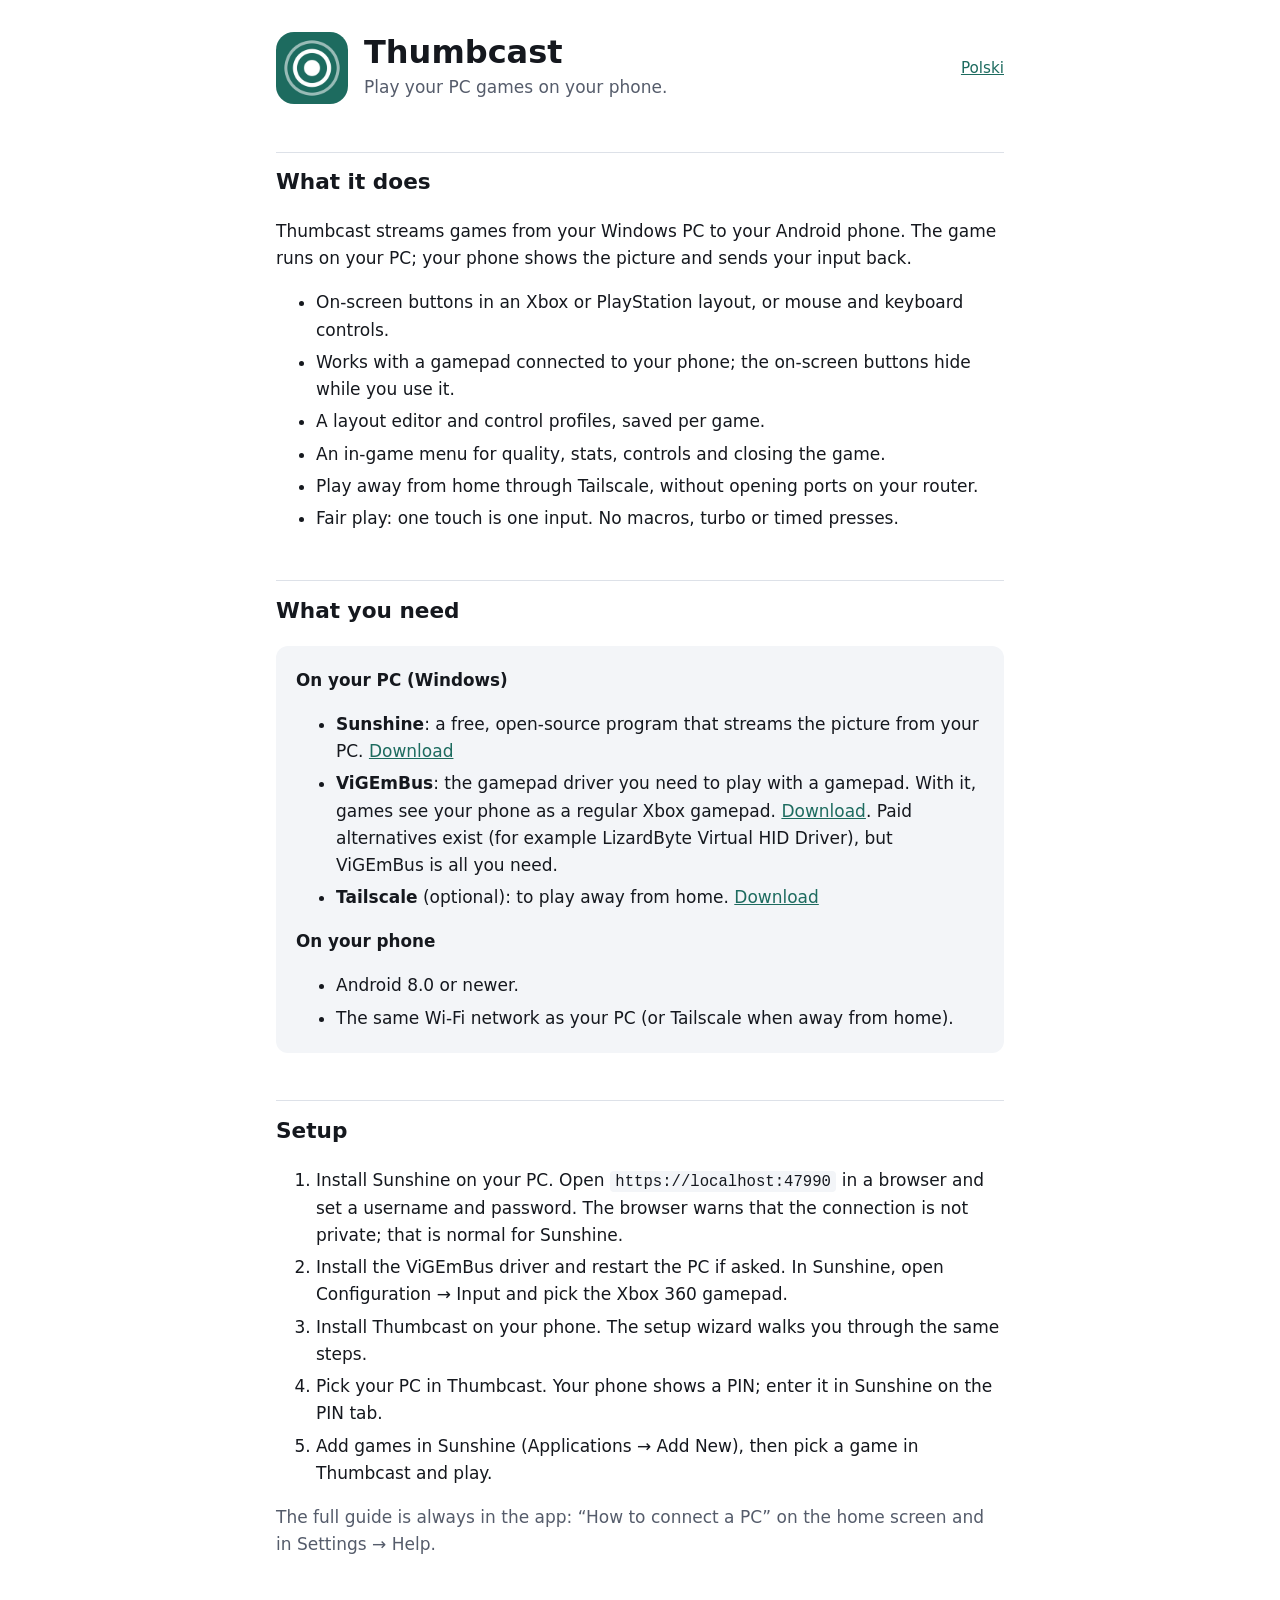
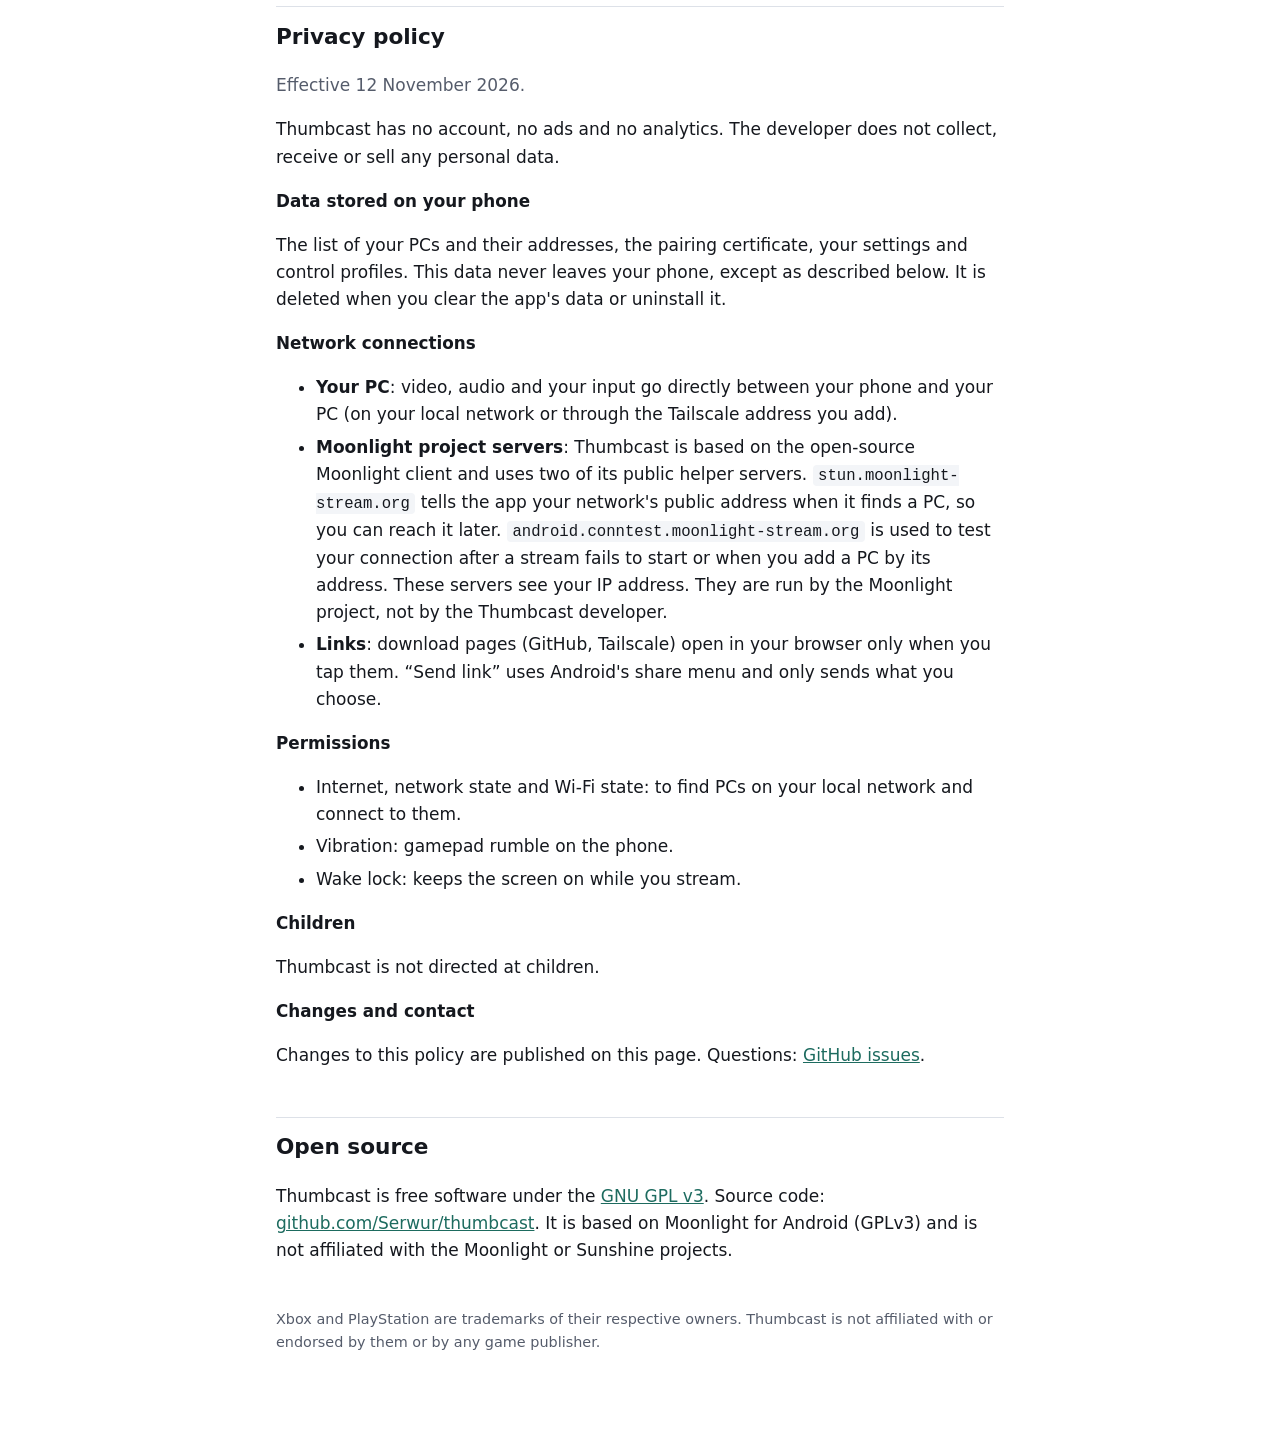
==== site/index.html @ a02fc451 "Przygotowanie do Google Play: wersja 0.1.0, PL/EN, AAB, strona i grafiki - Wersja 0.1.0 (versionCode" ====
<!doctype html>
<html lang="en">
<head>
  <meta charset="utf-8">
  <meta name="viewport" content="width=device-width, initial-scale=1">
  <title>Thumbcast</title>
  <meta name="description" content="Thumbcast streams games from your Windows PC to your Android phone, with touch controls or a gamepad.">
  <link rel="icon" type="image/png" href="favicon.png">
  <link rel="alternate" hreflang="pl" href="pl/">
  <link rel="stylesheet" href="style.css">
</head>
<body>
<main>
  <header>
    <img src="icon-192.png" alt="">
    <div>
      <h1>Thumbcast</h1>
      <p>Play your PC games on your phone.</p>
    </div>
    <a class="lang" href="pl/" hreflang="pl" lang="pl">Polski</a>
  </header>

  <h2>What it does</h2>
  <p>Thumbcast streams games from your Windows PC to your Android phone. The game runs on your PC; your phone shows the picture and sends your input back.</p>
  <ul>
    <li>On-screen buttons in an Xbox or PlayStation layout, or mouse and keyboard controls.</li>
    <li>Works with a gamepad connected to your phone; the on-screen buttons hide while you use it.</li>
    <li>A layout editor and control profiles, saved per game.</li>
    <li>An in-game menu for quality, stats, controls and closing the game.</li>
    <li>Play away from home through Tailscale, without opening ports on your router.</li>
    <li>Fair play: one touch is one input. No macros, turbo or timed presses.</li>
  </ul>

  <h2>What you need</h2>
  <div class="card">
    <h3>On your PC (Windows)</h3>
    <ul>
      <li><strong>Sunshine</strong>: a free, open-source program that streams the picture from your PC. <a href="https://github.com/SunshineStream/Sunshine/releases/latest">Download</a></li>
      <li><strong>ViGEmBus</strong>: the gamepad driver you need to play with a gamepad. With it, games see your phone as a regular Xbox gamepad. <a href="https://github.com/nefarius/ViGEmBus/releases/latest">Download</a>. Paid alternatives exist (for example LizardByte Virtual HID Driver), but ViGEmBus is all you need.</li>
      <li><strong>Tailscale</strong> (optional): to play away from home. <a href="https://tailscale.com/download">Download</a></li>
    </ul>
    <h3>On your phone</h3>
    <ul>
      <li>Android 8.0 or newer.</li>
      <li>The same Wi-Fi network as your PC (or Tailscale when away from home).</li>
    </ul>
  </div>

  <h2>Setup</h2>
  <ol>
    <li>Install Sunshine on your PC. Open <code>https://localhost:47990</code> in a browser and set a username and password. The browser warns that the connection is not private; that is normal for Sunshine.</li>
    <li>Install the ViGEmBus driver and restart the PC if asked. In Sunshine, open Configuration → Input and pick the Xbox 360 gamepad.</li>
    <li>Install Thumbcast on your phone. The setup wizard walks you through the same steps.</li>
    <li>Pick your PC in Thumbcast. Your phone shows a PIN; enter it in Sunshine on the PIN tab.</li>
    <li>Add games in Sunshine (Applications → Add New), then pick a game in Thumbcast and play.</li>
  </ol>
  <p class="muted">The full guide is always in the app: “How to connect a PC” on the home screen and in Settings → Help.</p>

  <h2 id="privacy">Privacy policy</h2>
  <p class="muted">Effective 12 November 2026.</p>
  <p>Thumbcast has no account, no ads and no analytics. The developer does not collect, receive or sell any personal data.</p>
  <h3>Data stored on your phone</h3>
  <p>The list of your PCs and their addresses, the pairing certificate, your settings and control profiles. This data never leaves your phone, except as described below. It is deleted when you clear the app's data or uninstall it.</p>
  <h3>Network connections</h3>
  <ul>
    <li><strong>Your PC</strong>: video, audio and your input go directly between your phone and your PC (on your local network or through the Tailscale address you add).</li>
    <li><strong>Moonlight project servers</strong>: Thumbcast is based on the open-source Moonlight client and uses two of its public helper servers. <code>stun.moonlight-stream.org</code> tells the app your network's public address when it finds a PC, so you can reach it later. <code>android.conntest.moonlight-stream.org</code> is used to test your connection after a stream fails to start or when you add a PC by its address. These servers see your IP address. They are run by the Moonlight project, not by the Thumbcast developer.</li>
    <li><strong>Links</strong>: download pages (GitHub, Tailscale) open in your browser only when you tap them. “Send link” uses Android's share menu and only sends what you choose.</li>
  </ul>
  <h3>Permissions</h3>
  <ul>
    <li>Internet, network state and Wi-Fi state: to find PCs on your local network and connect to them.</li>
    <li>Vibration: gamepad rumble on the phone.</li>
    <li>Wake lock: keeps the screen on while you stream.</li>
  </ul>
  <h3>Children</h3>
  <p>Thumbcast is not directed at children.</p>
  <h3>Changes and contact</h3>
  <p>Changes to this policy are published on this page. Questions: <a href="https://github.com/Serwur/thumbcast/issues">GitHub issues</a>.</p>

  <h2>Open source</h2>
  <p>Thumbcast is free software under the <a href="https://www.gnu.org/licenses/gpl-3.0.html">GNU GPL v3</a>. Source code: <a href="https://github.com/Serwur/thumbcast">github.com/Serwur/thumbcast</a>. It is based on Moonlight for Android (GPLv3) and is not affiliated with the Moonlight or Sunshine projects.</p>

  <footer>
    <p>Xbox and PlayStation are trademarks of their respective owners. Thumbcast is not affiliated with or endorsed by them or by any game publisher.</p>
  </footer>
</main>
</body>
</html>
---- site/style.css ----
:root {
  --bg: #ffffff;
  --surface: #f3f5f8;
  --text: #15181e;
  --muted: #555c6b;
  --accent: #1d6b5f;
  --line: #dde1e8;
}
@media (prefers-color-scheme: dark) {
  :root {
    --bg: #0f1115;
    --surface: #181b22;
    --text: #e8eaf0;
    --muted: #a3a9b8;
    --accent: #5fc4b2;
    --line: #2e3340;
  }
}
* { box-sizing: border-box; }
body {
  margin: 0;
  background: var(--bg);
  color: var(--text);
  font: 17px/1.6 system-ui, -apple-system, "Segoe UI", Roboto, sans-serif;
}
main { max-width: 760px; margin: 0 auto; padding: 32px 16px 64px; }
header { display: flex; align-items: center; gap: 16px; flex-wrap: wrap; }
header img { width: 72px; height: 72px; border-radius: 18px; }
header h1 { margin: 0; font-size: 2rem; line-height: 1.1; }
header p { margin: 4px 0 0; color: var(--muted); }
.lang { margin-left: auto; font-size: 0.95rem; }
h2 { margin-top: 2.2em; padding-top: 0.6em; border-top: 1px solid var(--line); font-size: 1.35rem; }
h3 { margin-bottom: 0.3em; font-size: 1.05rem; }
a { color: var(--accent); }
code { background: var(--surface); padding: 0.1em 0.35em; border-radius: 4px; font-size: 0.92em; overflow-wrap: anywhere; }
.card { background: var(--surface); border-radius: 12px; padding: 4px 20px; }
li { margin: 0.3em 0; }
.muted { color: var(--muted); }
footer { margin-top: 3em; color: var(--muted); font-size: 0.9rem; }
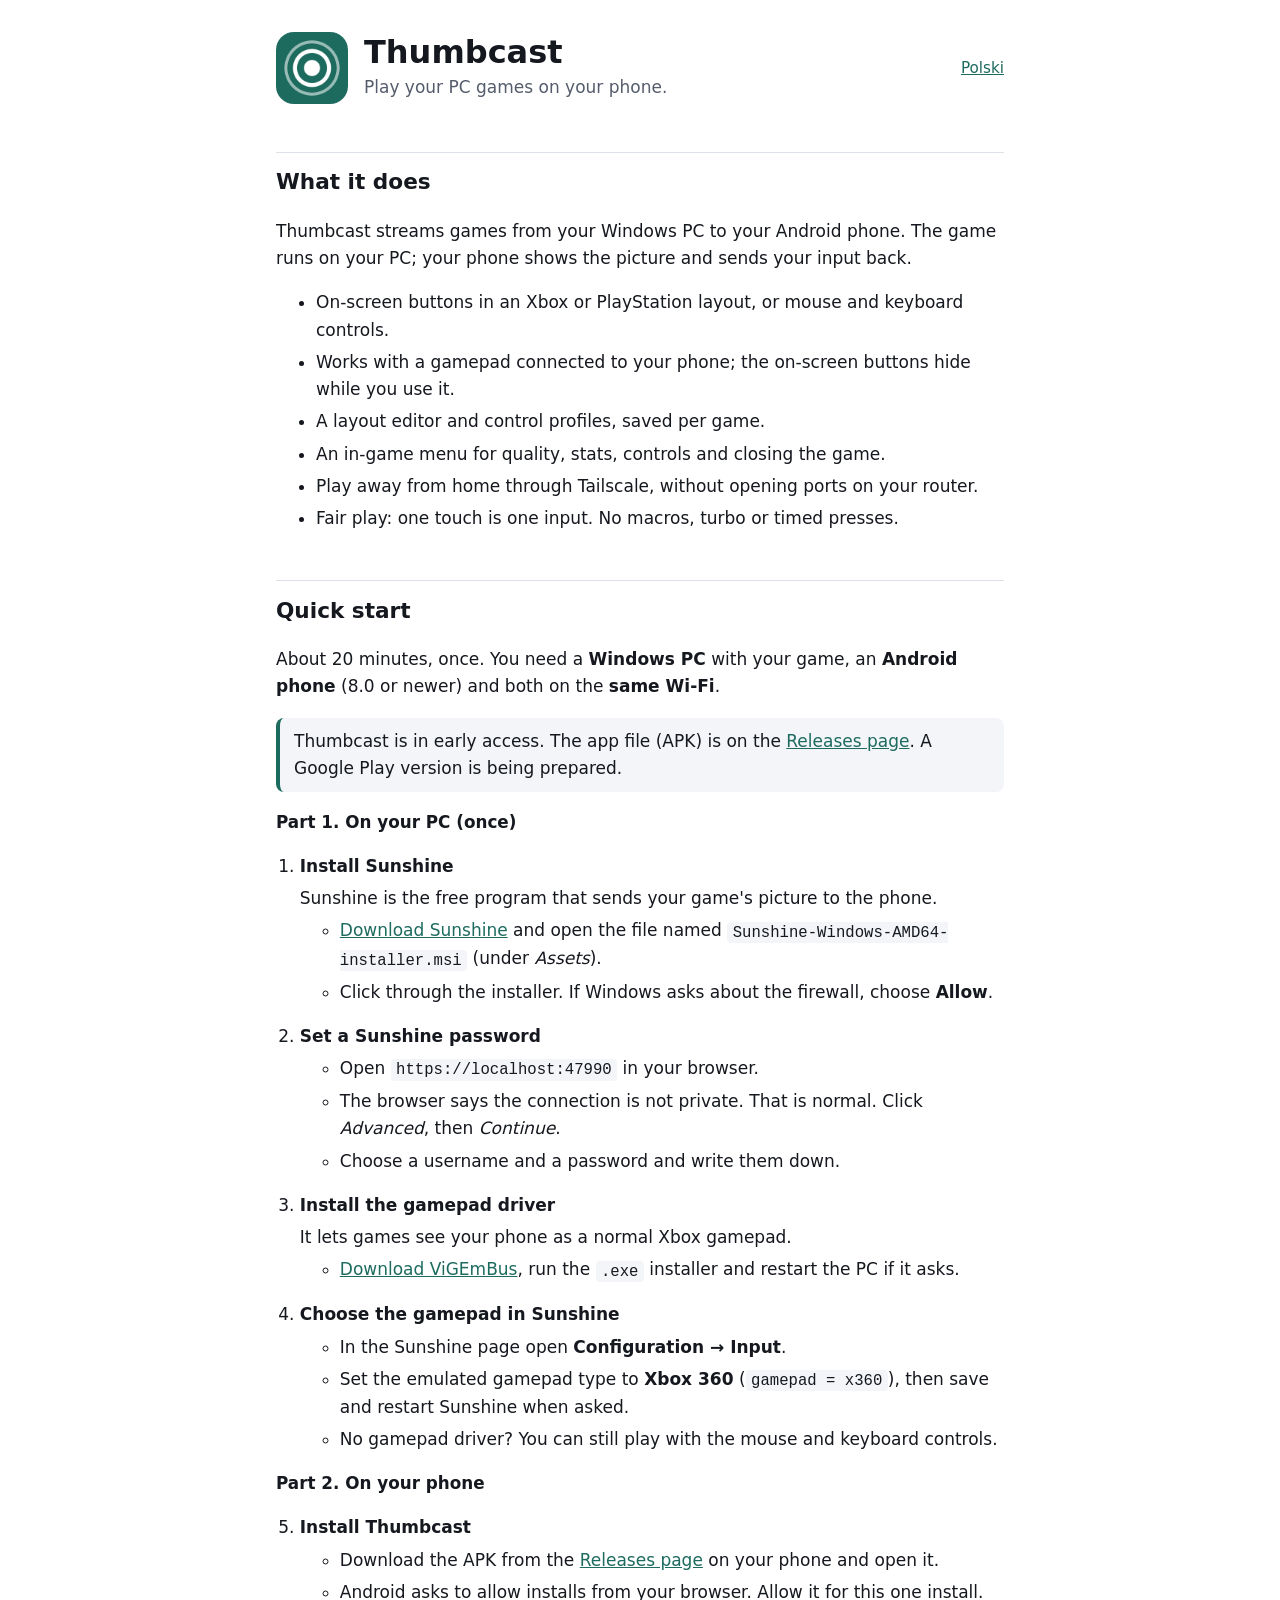
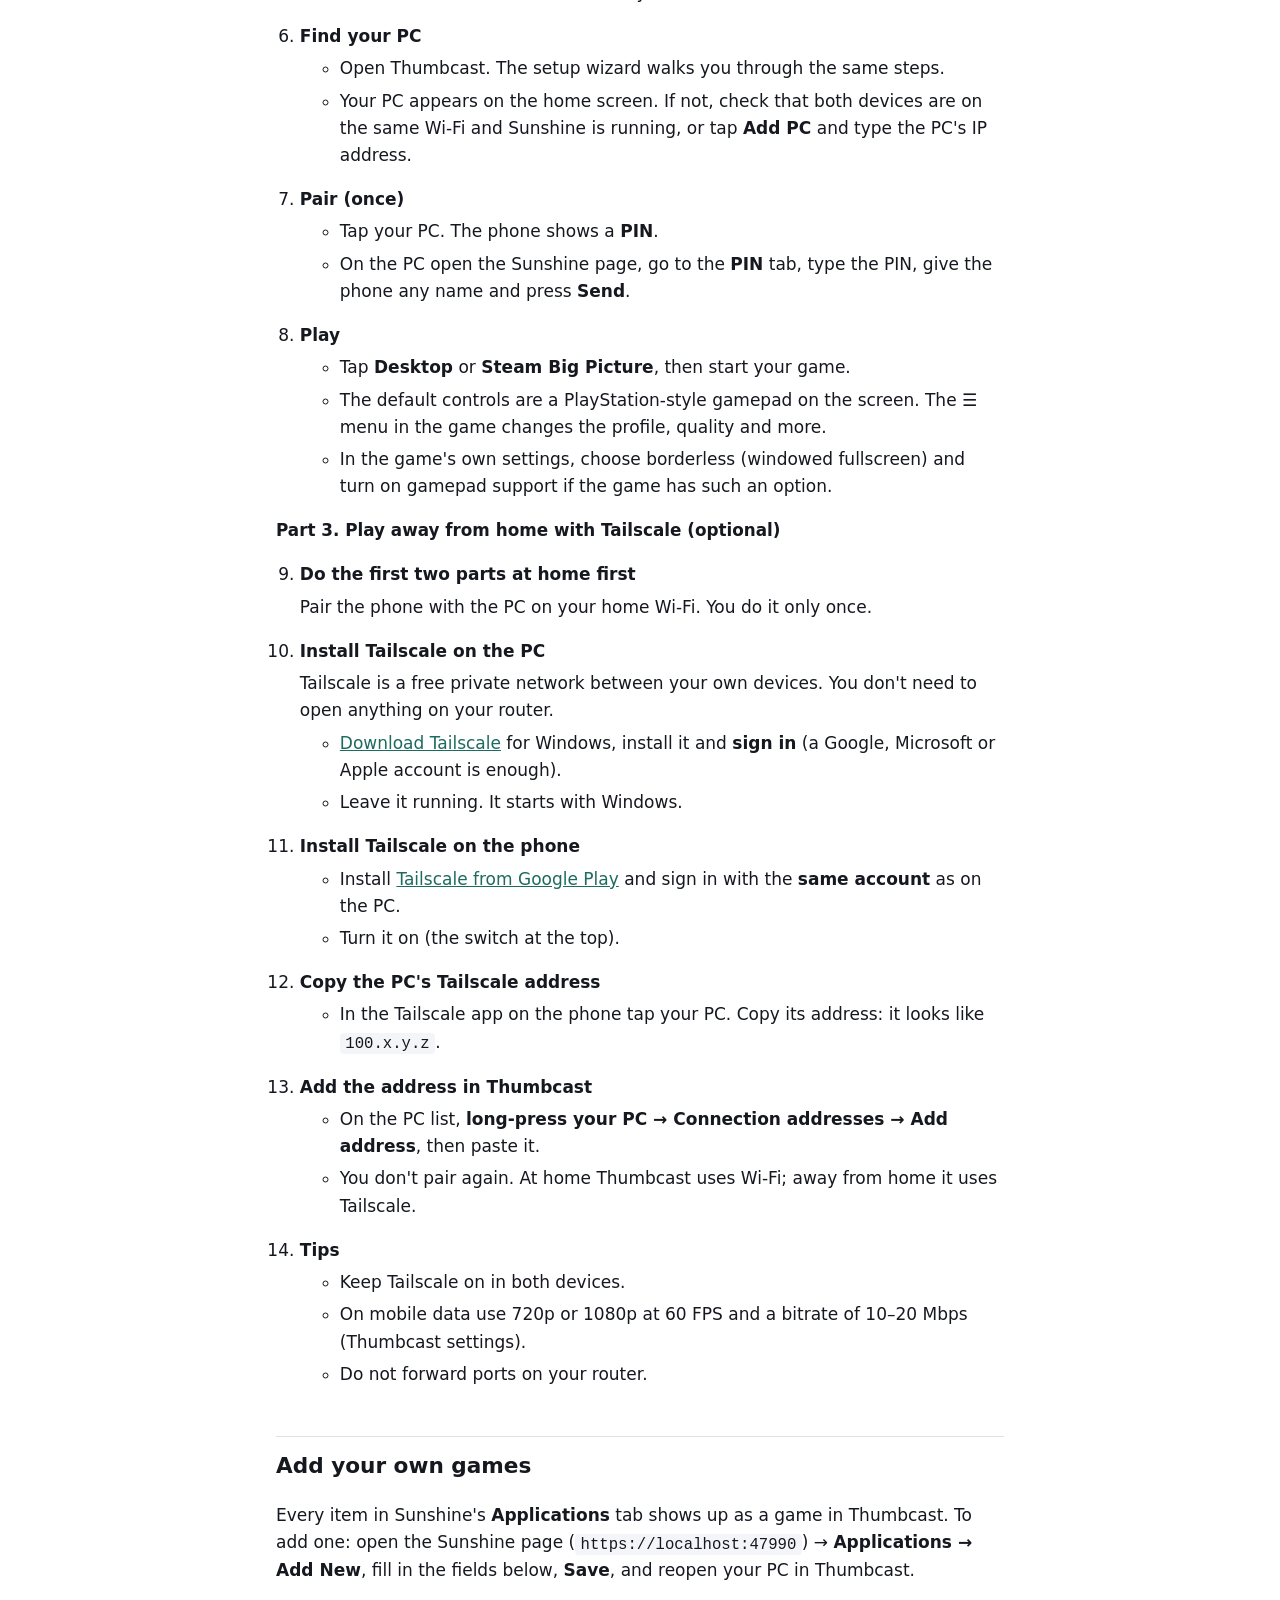
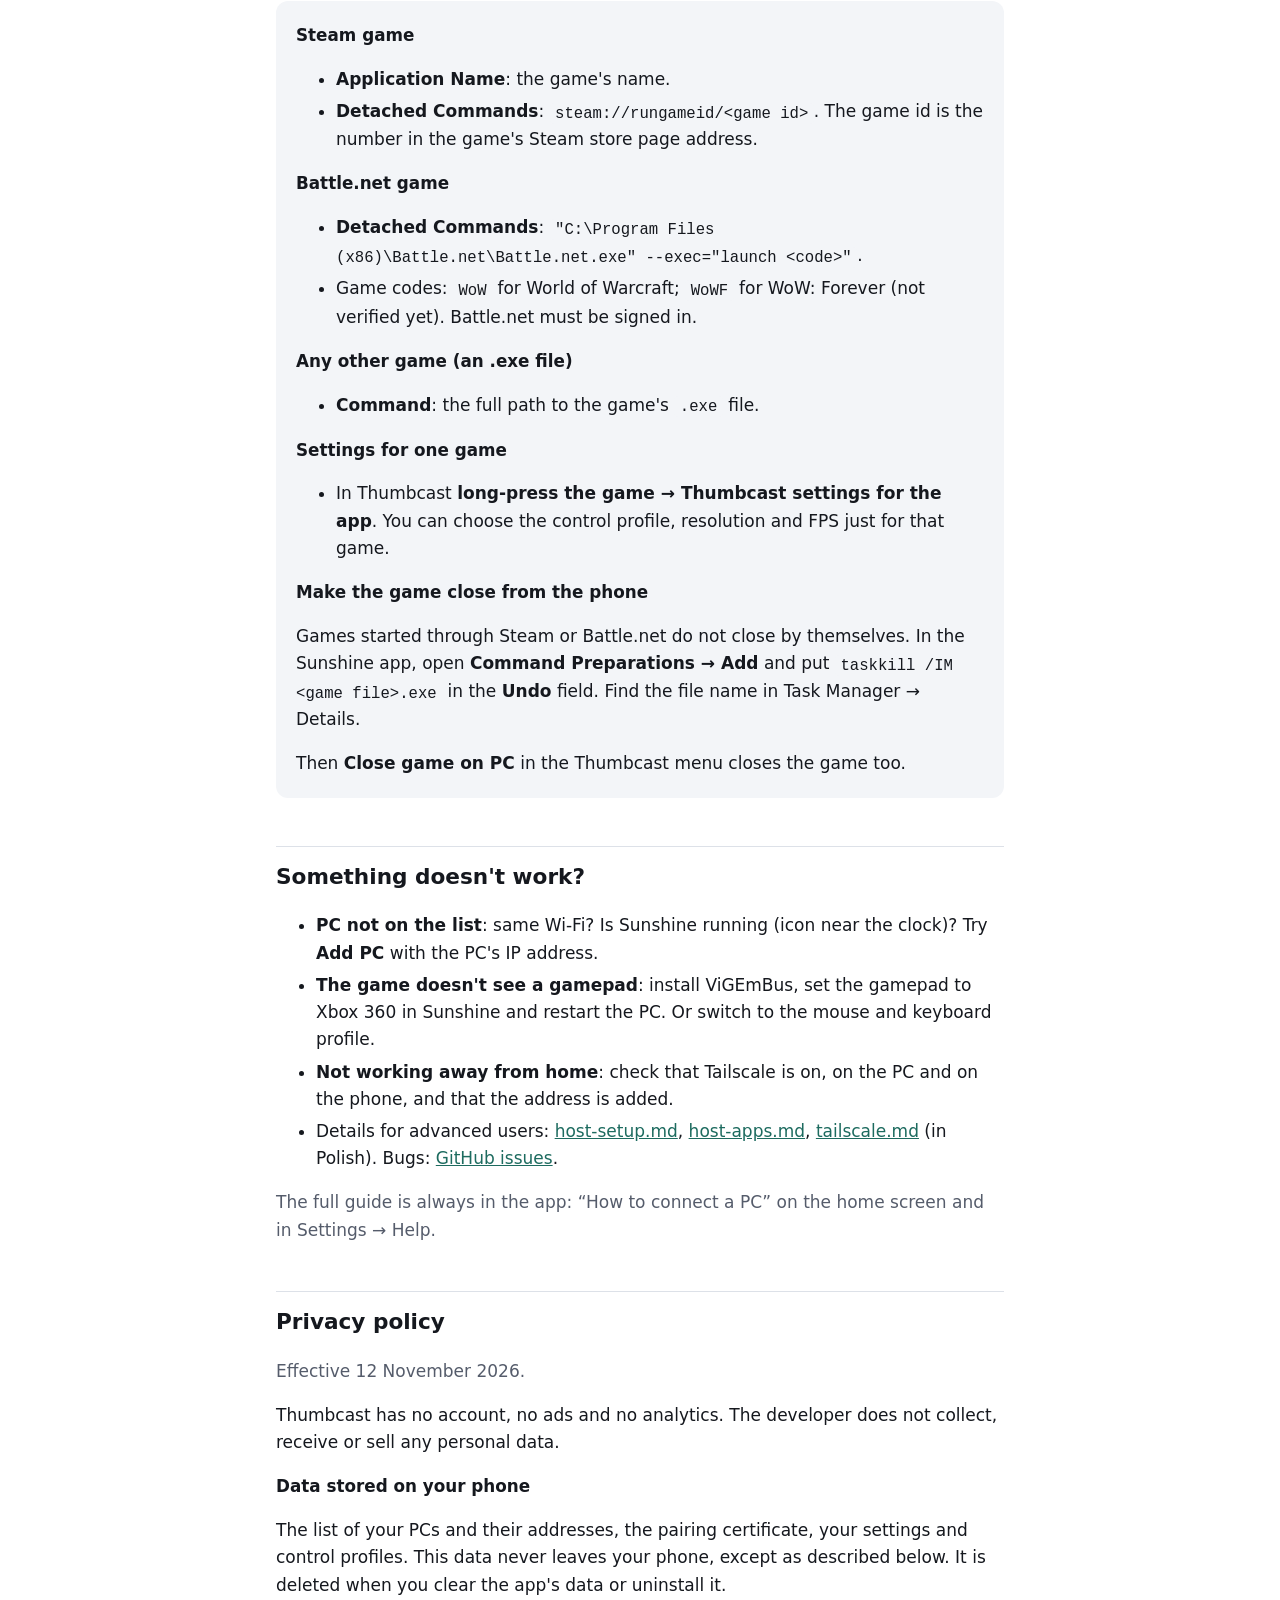
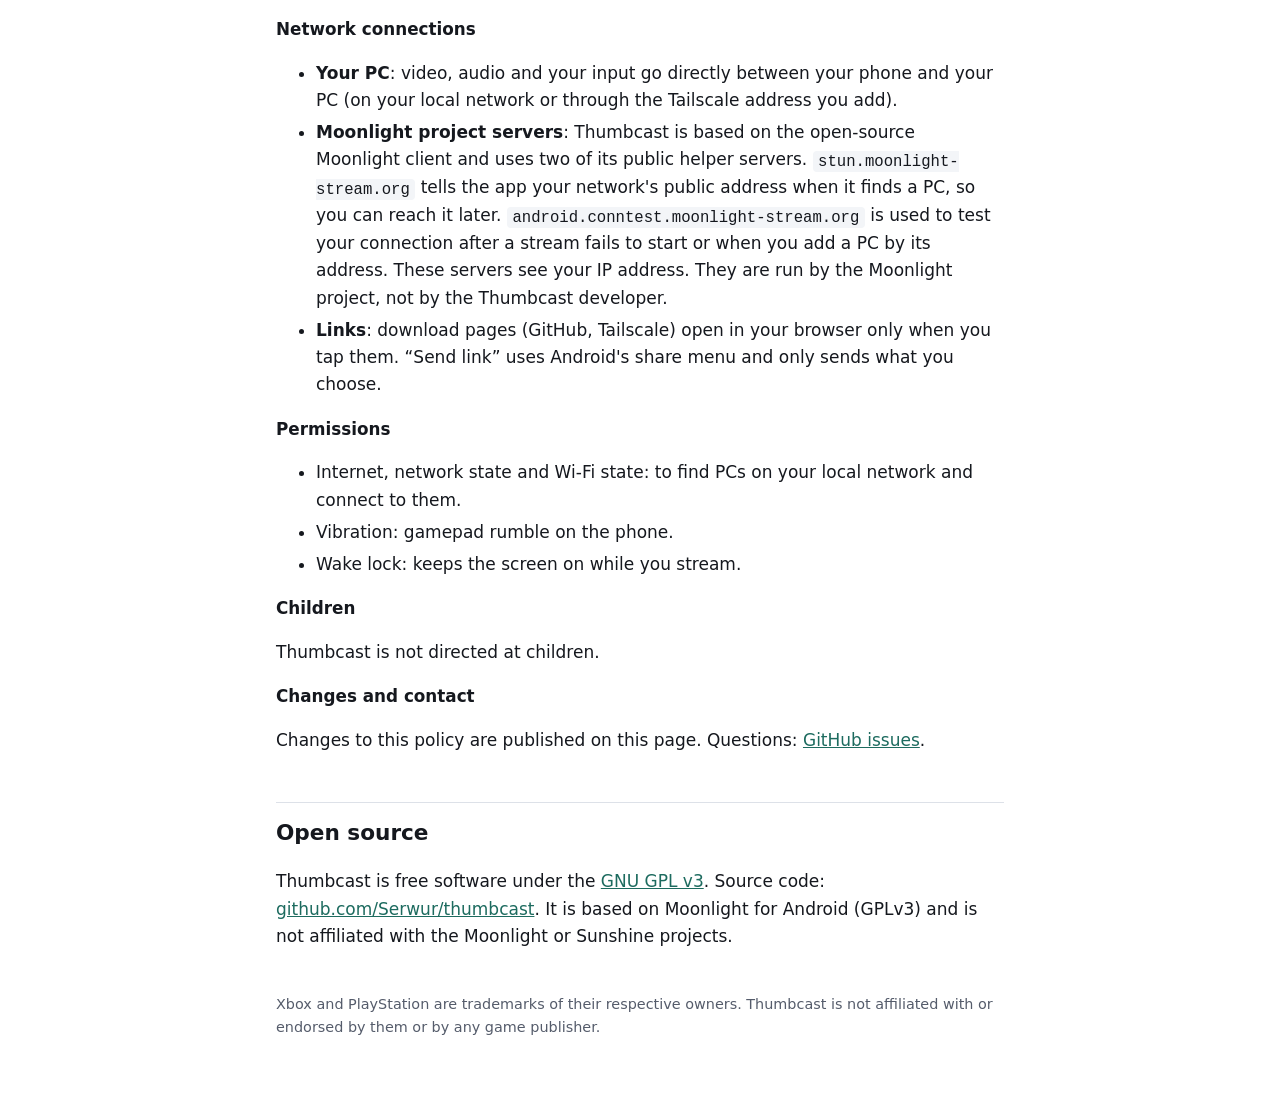
==== commit fd979173: "Szybki start krok po kroku (PC, telefon, Tailscale, własne gry) w README i na stronie, PL i EN Co-Au" ====
--- a/site/index.html
+++ b/site/index.html
@@ -31,29 +31,136 @@
     <li>Fair play: one touch is one input. No macros, turbo or timed presses.</li>
   </ul>
 
-  <h2>What you need</h2>
+  <h2 id="quick-start">Quick start</h2>
+  <p>About 20 minutes, once. You need a <strong>Windows PC</strong> with your game, an <strong>Android phone</strong> (8.0 or newer) and both on the <strong>same Wi-Fi</strong>.</p>
+  <p class="note">Thumbcast is in early access. The app file (APK) is on the <a href="https://github.com/Serwur/thumbcast/releases/latest">Releases page</a>. A Google Play version is being prepared.</p>
+  <h3>Part 1. On your PC (once)</h3>
+  <ol class="steps" start="1">
+    <li><strong>Install Sunshine</strong>
+      <p>Sunshine is the free program that sends your game's picture to the phone.</p>
+      <ul>
+        <li><a href="https://github.com/SunshineStream/Sunshine/releases/latest">Download Sunshine</a> and open the file named <code>Sunshine-Windows-AMD64-installer.msi</code> (under <em>Assets</em>).</li>
+        <li>Click through the installer. If Windows asks about the firewall, choose <strong>Allow</strong>.</li>
+      </ul>
+    </li>
+    <li><strong>Set a Sunshine password</strong>
+      <ul>
+        <li>Open <code>https://localhost:47990</code> in your browser.</li>
+        <li>The browser says the connection is not private. That is normal. Click <em>Advanced</em>, then <em>Continue</em>.</li>
+        <li>Choose a username and a password and write them down.</li>
+      </ul>
+    </li>
+    <li><strong>Install the gamepad driver</strong>
+      <p>It lets games see your phone as a normal Xbox gamepad.</p>
+      <ul>
+        <li><a href="https://github.com/nefarius/ViGEmBus/releases/latest">Download ViGEmBus</a>, run the <code>.exe</code> installer and restart the PC if it asks.</li>
+      </ul>
+    </li>
+    <li><strong>Choose the gamepad in Sunshine</strong>
+      <ul>
+        <li>In the Sunshine page open <strong>Configuration → Input</strong>.</li>
+        <li>Set the emulated gamepad type to <strong>Xbox 360</strong> (<code>gamepad = x360</code>), then save and restart Sunshine when asked.</li>
+        <li>No gamepad driver? You can still play with the mouse and keyboard controls.</li>
+      </ul>
+    </li>
+  </ol>
+  <h3>Part 2. On your phone</h3>
+  <ol class="steps" start="5">
+    <li><strong>Install Thumbcast</strong>
+      <ul>
+        <li>Download the APK from the <a href="https://github.com/Serwur/thumbcast/releases/latest">Releases page</a> on your phone and open it.</li>
+        <li>Android asks to allow installs from your browser. Allow it for this one install.</li>
+      </ul>
+    </li>
+    <li><strong>Find your PC</strong>
+      <ul>
+        <li>Open Thumbcast. The setup wizard walks you through the same steps.</li>
+        <li>Your PC appears on the home screen. If not, check that both devices are on the same Wi-Fi and Sunshine is running, or tap <strong>Add PC</strong> and type the PC's IP address.</li>
+      </ul>
+    </li>
+    <li><strong>Pair (once)</strong>
+      <ul>
+        <li>Tap your PC. The phone shows a <strong>PIN</strong>.</li>
+        <li>On the PC open the Sunshine page, go to the <strong>PIN</strong> tab, type the PIN, give the phone any name and press <strong>Send</strong>.</li>
+      </ul>
+    </li>
+    <li><strong>Play</strong>
+      <ul>
+        <li>Tap <strong>Desktop</strong> or <strong>Steam Big Picture</strong>, then start your game.</li>
+        <li>The default controls are a PlayStation-style gamepad on the screen. The <strong>☰</strong> menu in the game changes the profile, quality and more.</li>
+        <li>In the game's own settings, choose borderless (windowed fullscreen) and turn on gamepad support if the game has such an option.</li>
+      </ul>
+    </li>
+  </ol>
+  <h3>Part 3. Play away from home with Tailscale (optional)</h3>
+  <ol class="steps" start="9">
+    <li><strong>Do the first two parts at home first</strong>
+      <p>Pair the phone with the PC on your home Wi-Fi. You do it only once.</p>
+    </li>
+    <li><strong>Install Tailscale on the PC</strong>
+      <p>Tailscale is a free private network between your own devices. You don't need to open anything on your router.</p>
+      <ul>
+        <li><a href="https://tailscale.com/download">Download Tailscale</a> for Windows, install it and <strong>sign in</strong> (a Google, Microsoft or Apple account is enough).</li>
+        <li>Leave it running. It starts with Windows.</li>
+      </ul>
+    </li>
+    <li><strong>Install Tailscale on the phone</strong>
+      <ul>
+        <li>Install <a href="https://play.google.com/store/apps/details?id=com.tailscale.ipn">Tailscale from Google Play</a> and sign in with the <strong>same account</strong> as on the PC.</li>
+        <li>Turn it on (the switch at the top).</li>
+      </ul>
+    </li>
+    <li><strong>Copy the PC&#x27;s Tailscale address</strong>
+      <ul>
+        <li>In the Tailscale app on the phone tap your PC. Copy its address: it looks like <code>100.x.y.z</code>.</li>
+      </ul>
+    </li>
+    <li><strong>Add the address in Thumbcast</strong>
+      <ul>
+        <li>On the PC list, <strong>long-press your PC → Connection addresses → Add address</strong>, then paste it.</li>
+        <li>You don't pair again. At home Thumbcast uses Wi-Fi; away from home it uses Tailscale.</li>
+      </ul>
+    </li>
+    <li><strong>Tips</strong>
+      <ul>
+        <li>Keep Tailscale on in both devices.</li>
+        <li>On mobile data use 720p or 1080p at 60 FPS and a bitrate of 10–20 Mbps (Thumbcast settings).</li>
+        <li>Do not forward ports on your router.</li>
+      </ul>
+    </li>
+  </ol>
+  <h2 id="own-games">Add your own games</h2>
+  <p>Every item in Sunshine's <strong>Applications</strong> tab shows up as a game in Thumbcast. To add one: open the Sunshine page (<code>https://localhost:47990</code>) → <strong>Applications → Add New</strong>, fill in the fields below, <strong>Save</strong>, and reopen your PC in Thumbcast.</p>
   <div class="card">
-    <h3>On your PC (Windows)</h3>
+    <h3>Steam game</h3>
     <ul>
-      <li><strong>Sunshine</strong>: a free, open-source program that streams the picture from your PC. <a href="https://github.com/SunshineStream/Sunshine/releases/latest">Download</a></li>
-      <li><strong>ViGEmBus</strong>: the gamepad driver you need to play with a gamepad. With it, games see your phone as a regular Xbox gamepad. <a href="https://github.com/nefarius/ViGEmBus/releases/latest">Download</a>. Paid alternatives exist (for example LizardByte Virtual HID Driver), but ViGEmBus is all you need.</li>
-      <li><strong>Tailscale</strong> (optional): to play away from home. <a href="https://tailscale.com/download">Download</a></li>
+      <li><strong>Application Name</strong>: the game's name.</li>
+      <li><strong>Detached Commands</strong>: <code>steam://rungameid/&lt;game id&gt;</code>. The game id is the number in the game's Steam store page address.</li>
     </ul>
-    <h3>On your phone</h3>
+    <h3>Battle.net game</h3>
     <ul>
-      <li>Android 8.0 or newer.</li>
-      <li>The same Wi-Fi network as your PC (or Tailscale when away from home).</li>
+      <li><strong>Detached Commands</strong>: <code>"C:\Program Files (x86)\Battle.net\Battle.net.exe" --exec="launch &lt;code&gt;"</code>.</li>
+      <li>Game codes: <code>WoW</code> for World of Warcraft; <code>WoWF</code> for WoW: Forever (not verified yet). Battle.net must be signed in.</li>
     </ul>
+    <h3>Any other game (an .exe file)</h3>
+    <ul>
+      <li><strong>Command</strong>: the full path to the game's <code>.exe</code> file.</li>
+    </ul>
+    <h3>Settings for one game</h3>
+    <ul>
+      <li>In Thumbcast <strong>long-press the game → Thumbcast settings for the app</strong>. You can choose the control profile, resolution and FPS just for that game.</li>
+    </ul>
+    <h3>Make the game close from the phone</h3>
+    <p>Games started through Steam or Battle.net do not close by themselves. In the Sunshine app, open <strong>Command Preparations → Add</strong> and put <code>taskkill /IM &lt;game file&gt;.exe</code> in the <strong>Undo</strong> field. Find the file name in Task Manager → Details.</p>
+    <p>Then <strong>Close game on PC</strong> in the Thumbcast menu closes the game too.</p>
   </div>
-
-  <h2>Setup</h2>
-  <ol>
-    <li>Install Sunshine on your PC. Open <code>https://localhost:47990</code> in a browser and set a username and password. The browser warns that the connection is not private; that is normal for Sunshine.</li>
-    <li>Install the ViGEmBus driver and restart the PC if asked. In Sunshine, open Configuration → Input and pick the Xbox 360 gamepad.</li>
-    <li>Install Thumbcast on your phone. The setup wizard walks you through the same steps.</li>
-    <li>Pick your PC in Thumbcast. Your phone shows a PIN; enter it in Sunshine on the PIN tab.</li>
-    <li>Add games in Sunshine (Applications → Add New), then pick a game in Thumbcast and play.</li>
-  </ol>
+  <h2 id="help">Something doesn't work?</h2>
+  <ul>
+    <li><strong>PC not on the list</strong>: same Wi-Fi? Is Sunshine running (icon near the clock)? Try <strong>Add PC</strong> with the PC's IP address.</li>
+    <li><strong>The game doesn't see a gamepad</strong>: install ViGEmBus, set the gamepad to Xbox 360 in Sunshine and restart the PC. Or switch to the mouse and keyboard profile.</li>
+    <li><strong>Not working away from home</strong>: check that Tailscale is on, on the PC and on the phone, and that the address is added.</li>
+    <li>Details for advanced users: <a href="https://github.com/Serwur/thumbcast/blob/main/docs/host-setup.md">host-setup.md</a>, <a href="https://github.com/Serwur/thumbcast/blob/main/docs/host-apps.md">host-apps.md</a>, <a href="https://github.com/Serwur/thumbcast/blob/main/docs/tailscale.md">tailscale.md</a> (in Polish). Bugs: <a href="https://github.com/Serwur/thumbcast/issues">GitHub issues</a>.</li>
+  </ul>
   <p class="muted">The full guide is always in the app: “How to connect a PC” on the home screen and in Settings → Help.</p>
 
   <h2 id="privacy">Privacy policy</h2>
--- a/site/style.css
+++ b/site/style.css
@@ -37,3 +37,8 @@
 li { margin: 0.3em 0; }
 .muted { color: var(--muted); }
 footer { margin-top: 3em; color: var(--muted); font-size: 0.9rem; }
+.note { background: var(--surface); border-left: 4px solid var(--accent); border-radius: 8px; padding: 10px 14px; }
+.steps { padding-left: 1.4em; }
+.steps > li { margin: 1em 0; }
+.steps > li > p, .steps > li > ul { margin: 0.3em 0; }
+.card h3 { margin-top: 1em; }
